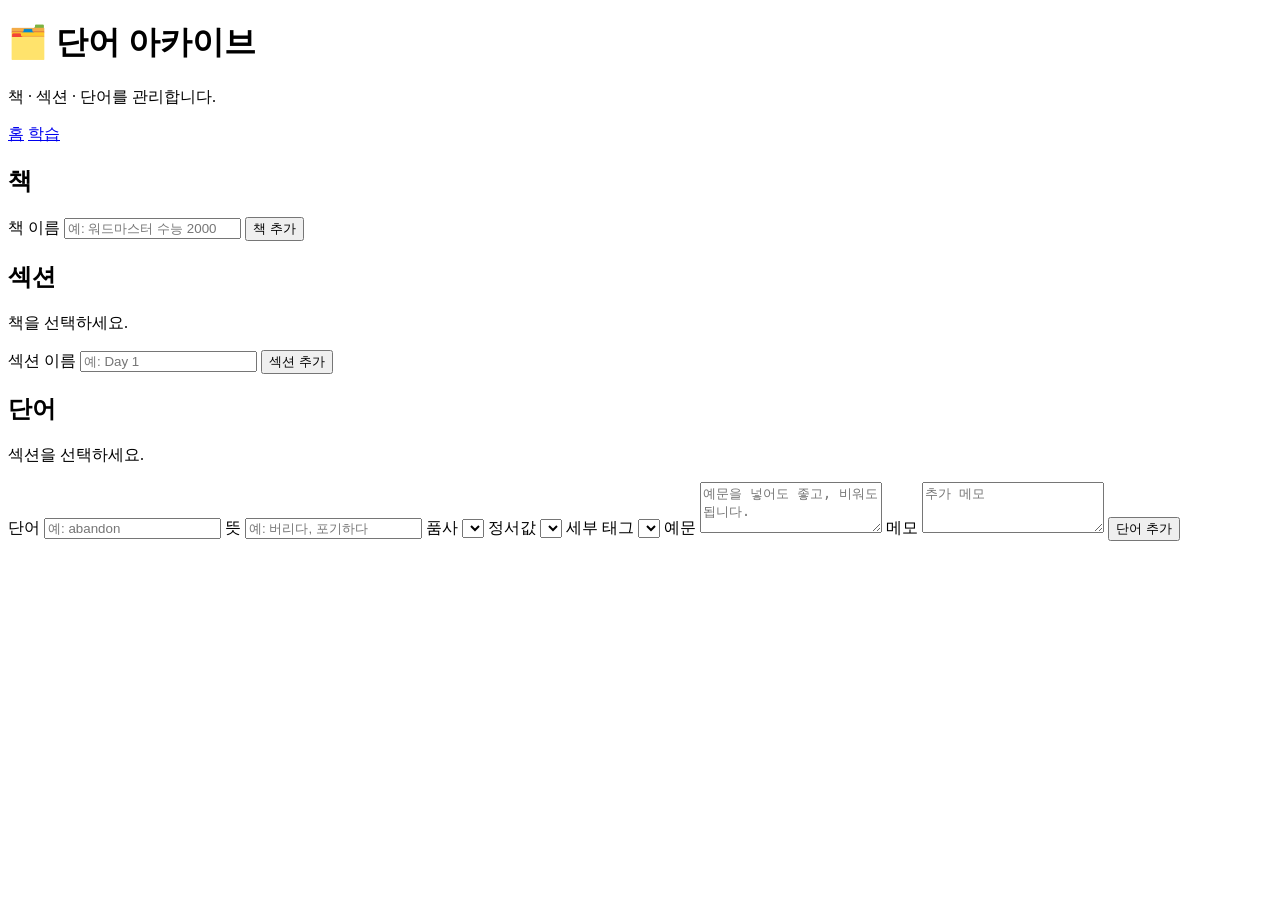
==== archive.html @ 7503d0ec "Add initial archive.html for word TRPG" ====
<!DOCTYPE html>
<html lang="ko">
<head>
  <meta charset="UTF-8" />
  <meta name="viewport" content="width=device-width, initial-scale=1.0" />
  <title>Word TRPG - Archive</title>
  <link rel="stylesheet" href="./style.css" />
</head>
<body>
  <div class="app-shell">
    <header class="topbar">
      <div>
        <h1>🗂️ 단어 아카이브</h1>
        <p class="subtitle">책 · 섹션 · 단어를 관리합니다.</p>
      </div>
      <div class="button-row">
        <a class="button" href="./index.html">홈</a>
        <a class="button" href="./study.html">학습</a>
      </div>
    </header>

    <main class="archive-layout">
      <section class="card panel">
        <div class="panel-header">
          <h2>책</h2>
        </div>

        <form id="bookForm" class="form-block">
          <label class="input-group">
            <span>책 이름</span>
            <input type="text" id="bookTitleInput" placeholder="예: 워드마스터 수능 2000" required />
          </label>
          <button class="button primary" type="submit">책 추가</button>
        </form>

        <div id="bookList" class="list-box"></div>
      </section>

      <section class="card panel">
        <div class="panel-header">
          <h2>섹션</h2>
          <p id="selectedBookInfo" class="muted">책을 선택하세요.</p>
        </div>

        <form id="sectionForm" class="form-block">
          <label class="input-group">
            <span>섹션 이름</span>
            <input type="text" id="sectionTitleInput" placeholder="예: Day 1" required />
          </label>
          <button class="button primary" type="submit">섹션 추가</button>
        </form>

        <div id="sectionList" class="list-box"></div>
      </section>

      <section class="card panel">
        <div class="panel-header">
          <h2>단어</h2>
          <p id="selectedSectionInfo" class="muted">섹션을 선택하세요.</p>
        </div>

        <form id="wordForm" class="form-block word-form">
          <label class="input-group">
            <span>단어</span>
            <input type="text" id="wordInput" placeholder="예: abandon" required />
          </label>

          <label class="input-group">
            <span>뜻</span>
            <input type="text" id="meaningInput" placeholder="예: 버리다, 포기하다" required />
          </label>

          <label class="input-group">
            <span>품사</span>
            <select id="posSelect"></select>
          </label>

          <label class="input-group">
            <span>정서값</span>
            <select id="toneSelect"></select>
          </label>

          <label class="input-group">
            <span>세부 태그</span>
            <select id="tagSelect"></select>
          </label>

          <label class="input-group">
            <span>예문</span>
            <textarea id="exampleInput" rows="3" placeholder="예문을 넣어도 좋고, 비워도 됩니다."></textarea>
          </label>

          <label class="input-group">
            <span>메모</span>
            <textarea id="memoInput" rows="3" placeholder="추가 메모"></textarea>
          </label>

          <button class="button primary" type="submit">단어 추가</button>
        </form>

        <div id="wordList" class="list-box"></div>
      </section>
    </main>
  </div>

  <script type="module" src="./archive.js"></script>
</body>
</html>
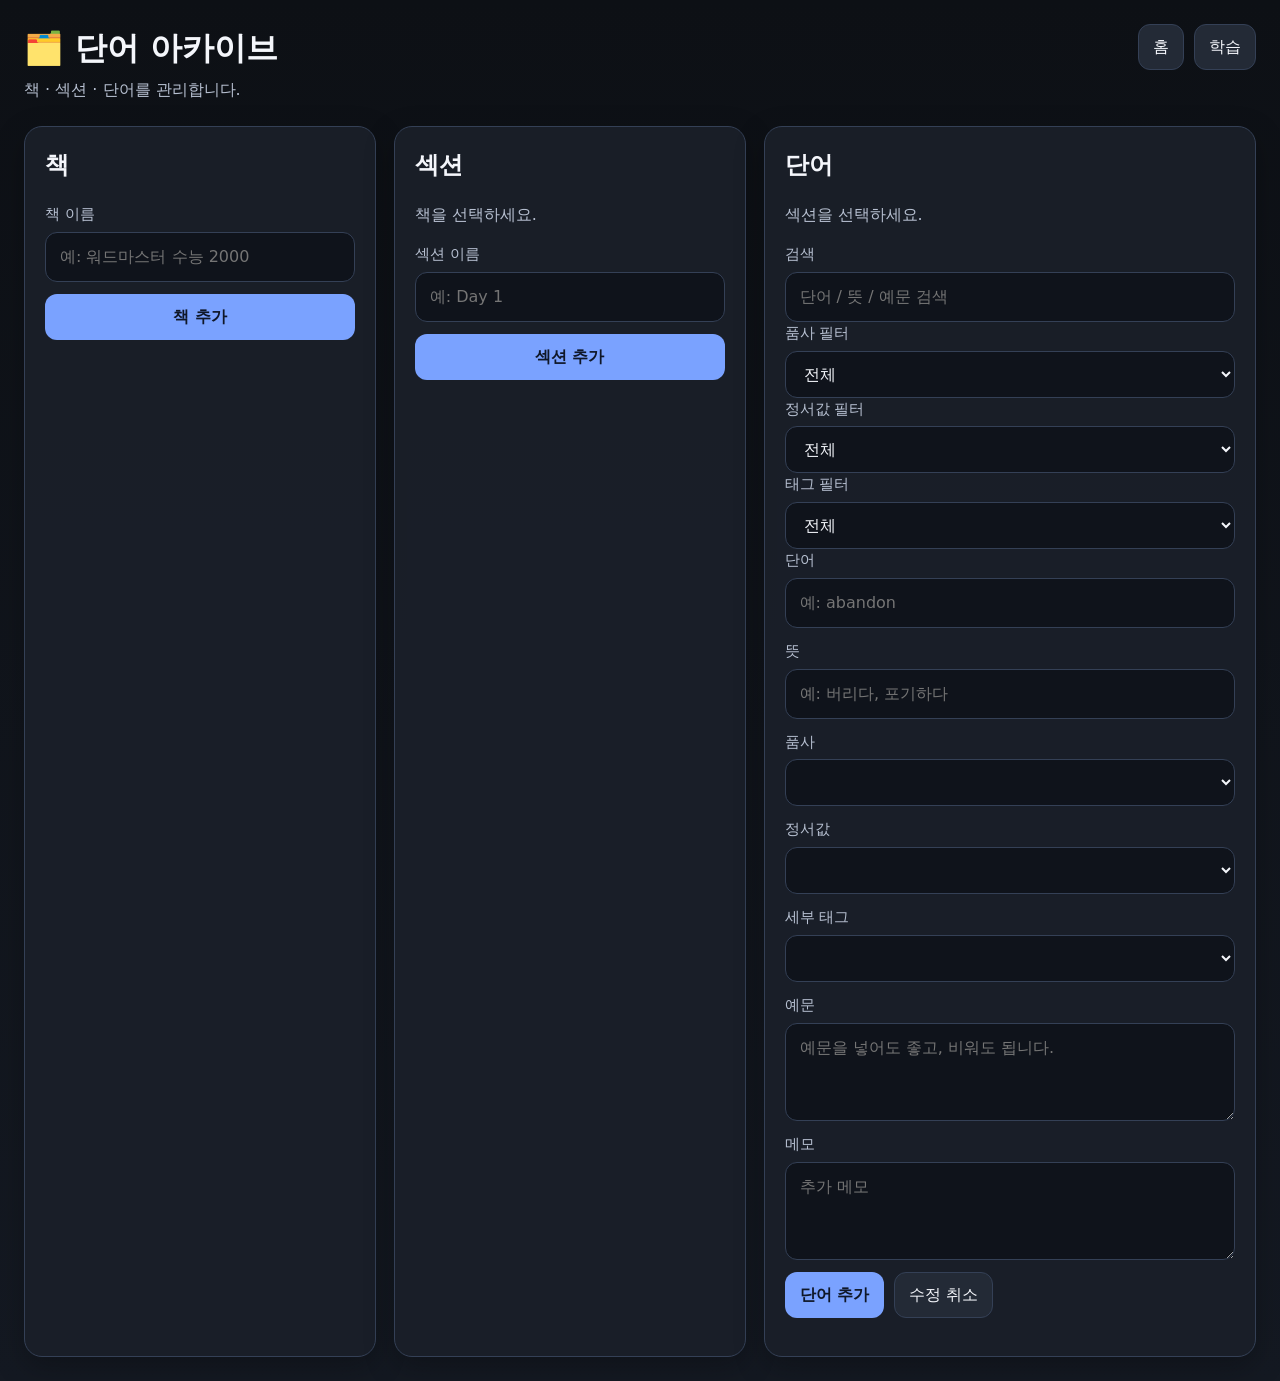
==== commit 40c0b7f2: "Add filter options to word search functionality" ====
--- a/archive.html
+++ b/archive.html
@@ -59,7 +59,37 @@
           <p id="selectedSectionInfo" class="muted">섹션을 선택하세요.</p>
         </div>
 
+        <div class="filter-bar">
+          <label class="input-group">
+            <span>검색</span>
+            <input type="text" id="wordSearchInput" placeholder="단어 / 뜻 / 예문 검색" />
+          </label>
+
+          <label class="input-group">
+            <span>품사 필터</span>
+            <select id="wordFilterPos">
+              <option value="">전체</option>
+            </select>
+          </label>
+
+          <label class="input-group">
+            <span>정서값 필터</span>
+            <select id="wordFilterTone">
+              <option value="">전체</option>
+            </select>
+          </label>
+
+          <label class="input-group">
+            <span>태그 필터</span>
+            <select id="wordFilterTag">
+              <option value="">전체</option>
+            </select>
+          </label>
+        </div>
+
         <form id="wordForm" class="form-block word-form">
+          <input type="hidden" id="editingWordId" value="" />
+
           <label class="input-group">
             <span>단어</span>
             <input type="text" id="wordInput" placeholder="예: abandon" required />
@@ -95,7 +125,10 @@
             <textarea id="memoInput" rows="3" placeholder="추가 메모"></textarea>
           </label>
 
-          <button class="button primary" type="submit">단어 추가</button>
+          <div class="button-row">
+            <button class="button primary" id="wordSubmitBtn" type="submit">단어 추가</button>
+            <button class="button" id="cancelEditBtn" type="button">수정 취소</button>
+          </div>
         </form>
 
         <div id="wordList" class="list-box"></div>
--- a/style.css
+++ b/style.css
@@ -0,0 +1,302 @@
+:root {
+  --bg: #111318;
+  --panel: #1a1f29;
+  --panel-2: #232a36;
+  --text: #f4f6fb;
+  --muted: #b7c0d1;
+  --line: #344056;
+  --accent: #7aa2ff;
+  --accent-2: #9fc0ff;
+  --danger: #ff7b7b;
+  --success: #77d19a;
+  --warning: #ffd479;
+  --shadow: 0 10px 30px rgba(0, 0, 0, 0.25);
+  --radius: 18px;
+}
+
+* {
+  box-sizing: border-box;
+}
+
+body {
+  margin: 0;
+  background: linear-gradient(180deg, #0d1015 0%, #141922 100%);
+  color: var(--text);
+  font-family: "Pretendard", "Noto Sans KR", system-ui, sans-serif;
+  line-height: 1.5;
+}
+
+a {
+  color: inherit;
+  text-decoration: none;
+}
+
+button,
+input,
+select,
+textarea {
+  font: inherit;
+}
+
+.app-shell {
+  max-width: 1400px;
+  margin: 0 auto;
+  padding: 24px;
+}
+
+.topbar {
+  display: flex;
+  justify-content: space-between;
+  align-items: flex-start;
+  gap: 16px;
+  margin-bottom: 24px;
+}
+
+.topbar h1 {
+  margin: 0;
+  font-size: 2rem;
+}
+
+.subtitle {
+  margin: 6px 0 0;
+  color: var(--muted);
+}
+
+.card {
+  background: rgba(26, 31, 41, 0.94);
+  border: 1px solid var(--line);
+  border-radius: var(--radius);
+  padding: 20px;
+  box-shadow: var(--shadow);
+}
+
+.home-grid {
+  display: grid;
+  grid-template-columns: repeat(3, minmax(0, 1fr));
+  gap: 18px;
+}
+
+.archive-layout {
+  display: grid;
+  grid-template-columns: 1fr 1fr 1.4fr;
+  gap: 18px;
+}
+
+.study-layout {
+  display: grid;
+  grid-template-columns: 320px 1fr 360px;
+  gap: 18px;
+}
+
+.panel {
+  min-height: 70vh;
+}
+
+.panel-header {
+  margin-bottom: 14px;
+}
+
+.panel-header h2,
+.card h2 {
+  margin-top: 0;
+}
+
+.button-row {
+  display: flex;
+  gap: 10px;
+  flex-wrap: wrap;
+}
+
+.button {
+  border: 1px solid var(--line);
+  background: var(--panel-2);
+  color: var(--text);
+  padding: 10px 14px;
+  border-radius: 12px;
+  cursor: pointer;
+  transition: 0.15s ease;
+}
+
+.button:hover {
+  transform: translateY(-1px);
+  border-color: var(--accent);
+}
+
+.button.primary {
+  background: var(--accent);
+  color: #0f1728;
+  border-color: transparent;
+  font-weight: 700;
+}
+
+.form-block {
+  display: grid;
+  gap: 12px;
+  margin-bottom: 18px;
+}
+
+.input-group {
+  display: grid;
+  gap: 6px;
+}
+
+.input-group span {
+  font-size: 0.95rem;
+  color: var(--muted);
+}
+
+input,
+select,
+textarea {
+  width: 100%;
+  border: 1px solid var(--line);
+  background: #0f131b;
+  color: var(--text);
+  border-radius: 12px;
+  padding: 12px 14px;
+}
+
+textarea {
+  resize: vertical;
+}
+
+.list-box,
+.log-box {
+  display: grid;
+  gap: 10px;
+}
+
+.list-item {
+  background: #111722;
+  border: 1px solid var(--line);
+  border-radius: 14px;
+  padding: 12px;
+}
+
+.list-item strong {
+  display: block;
+  margin-bottom: 4px;
+}
+
+.muted {
+  color: var(--muted);
+}
+
+.word-meta,
+.book-meta,
+.section-meta {
+  font-size: 0.9rem;
+  color: var(--muted);
+}
+
+.tag {
+  display: inline-block;
+  padding: 4px 8px;
+  margin: 3px 6px 0 0;
+  border-radius: 999px;
+  background: #283247;
+  color: var(--accent-2);
+  font-size: 0.8rem;
+}
+
+.stats-box {
+  display: grid;
+  grid-template-columns: repeat(2, minmax(0, 1fr));
+  gap: 12px;
+}
+
+.stat-item {
+  background: #111722;
+  border: 1px solid var(--line);
+  border-radius: 14px;
+  padding: 14px;
+}
+
+.stat-label {
+  display: block;
+  color: var(--muted);
+  margin-bottom: 6px;
+}
+
+.guide-list {
+  margin: 0;
+  padding-left: 20px;
+}
+
+.study-card {
+  min-height: 180px;
+  border-radius: 16px;
+  border: 1px solid var(--line);
+  background: #111722;
+  padding: 18px;
+  margin-bottom: 16px;
+}
+
+.study-word {
+  font-size: 2rem;
+  font-weight: 800;
+  margin-bottom: 10px;
+}
+
+.study-sub {
+  color: var(--muted);
+}
+
+.result-box {
+  margin-top: 12px;
+  min-height: 44px;
+  padding: 12px;
+  border-radius: 12px;
+  background: #111722;
+  border: 1px solid var(--line);
+}
+
+.result-correct {
+  color: var(--success);
+  font-weight: 700;
+}
+
+.result-wrong {
+  color: var(--danger);
+  font-weight: 700;
+}
+
+.log-entry {
+  padding: 10px 12px;
+  border-radius: 12px;
+  background: #111722;
+  border: 1px solid var(--line);
+  font-size: 0.95rem;
+}
+
+.empty-state {
+  color: var(--muted);
+  padding: 14px 0;
+}
+
+.small-actions {
+  margin-top: 10px;
+  display: flex;
+  gap: 8px;
+  flex-wrap: wrap;
+}
+
+.inline-danger {
+  background: #331b1b;
+  border-color: #6c2d2d;
+  color: #ffc8c8;
+}
+
+.inline-accent {
+  background: #18233a;
+  border-color: #33518b;
+  color: #cfe0ff;
+}
+
+@media (max-width: 1100px) {
+  .archive-layout,
+  .study-layout,
+  .home-grid {
+    grid-template-columns: 1fr;
+  }
+}
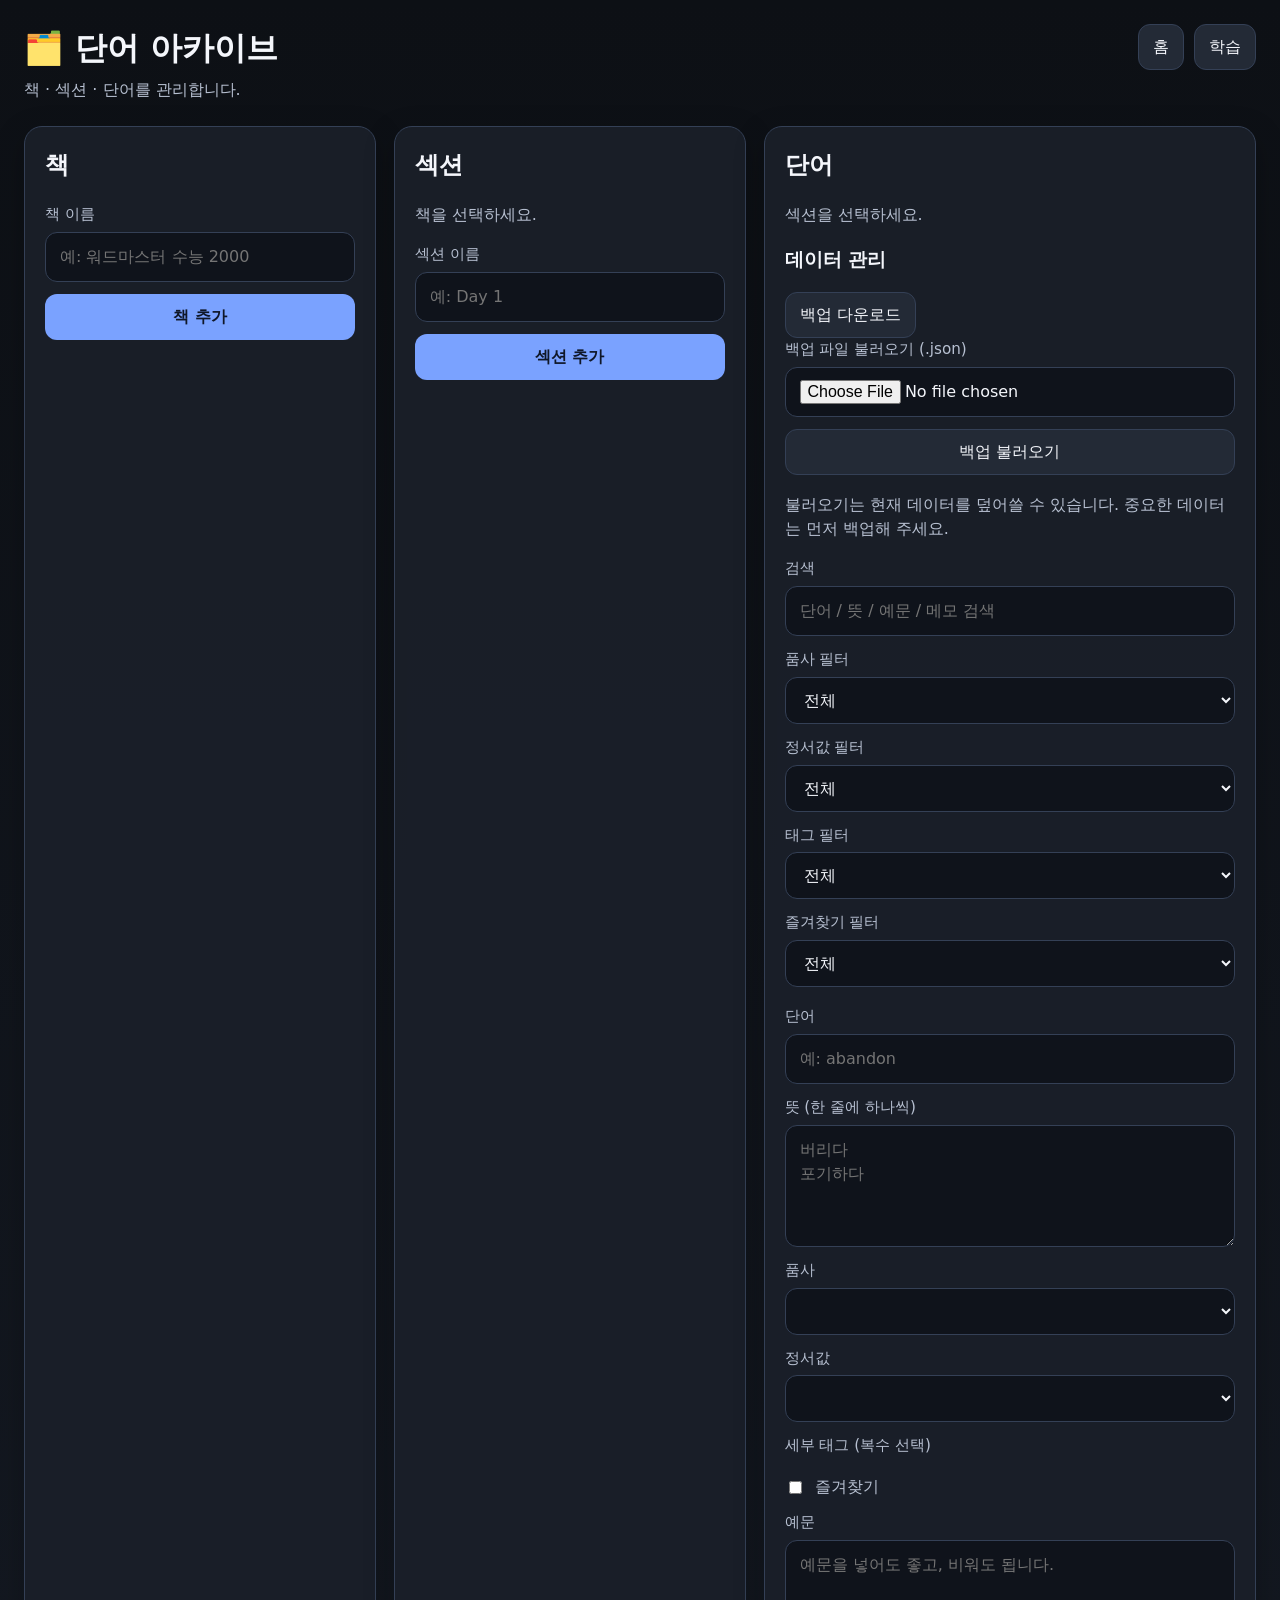
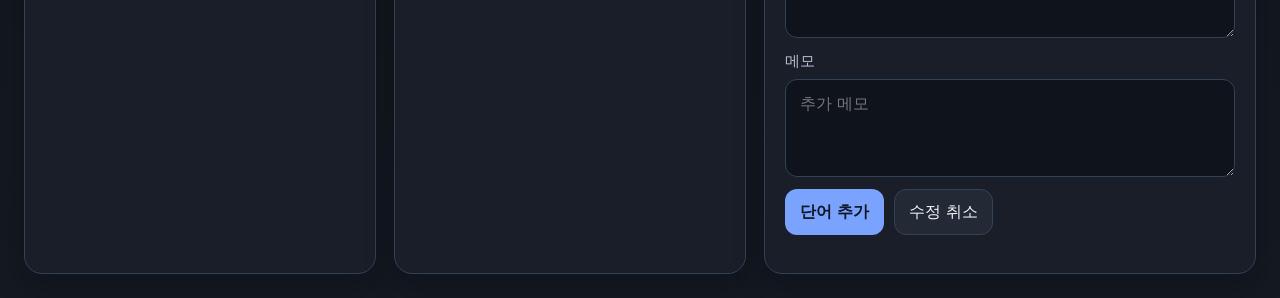
==== commit 03f89093: "Add data management section with backup options" ====
--- a/archive.html
+++ b/archive.html
@@ -59,10 +59,28 @@
           <p id="selectedSectionInfo" class="muted">섹션을 선택하세요.</p>
         </div>
 
+        <div class="data-manage-card">
+          <h3>데이터 관리</h3>
+          <div id="storageSummaryBox" class="storage-summary"></div>
+          <div class="button-row">
+            <button id="exportBackupBtn" class="button" type="button">백업 다운로드</button>
+          </div>
+          <div class="form-block import-block">
+            <label class="input-group">
+              <span>백업 파일 불러오기 (.json)</span>
+              <input id="importBackupInput" type="file" accept=".json,application/json" />
+            </label>
+            <button id="importBackupBtn" class="button" type="button">백업 불러오기</button>
+          </div>
+          <p class="muted small-note">
+            불러오기는 현재 데이터를 덮어쓸 수 있습니다. 중요한 데이터는 먼저 백업해 주세요.
+          </p>
+        </div>
+
         <div class="filter-bar">
           <label class="input-group">
             <span>검색</span>
-            <input type="text" id="wordSearchInput" placeholder="단어 / 뜻 / 예문 검색" />
+            <input type="text" id="wordSearchInput" placeholder="단어 / 뜻 / 예문 / 메모 검색" />
           </label>
 
           <label class="input-group">
@@ -85,6 +103,14 @@
               <option value="">전체</option>
             </select>
           </label>
+
+          <label class="input-group">
+            <span>즐겨찾기 필터</span>
+            <select id="wordFilterFavorite">
+              <option value="">전체</option>
+              <option value="favorite">즐겨찾기만</option>
+            </select>
+          </label>
         </div>
 
         <form id="wordForm" class="form-block word-form">
@@ -96,8 +122,8 @@
           </label>
 
           <label class="input-group">
-            <span>뜻</span>
-            <input type="text" id="meaningInput" placeholder="예: 버리다, 포기하다" required />
+            <span>뜻 (한 줄에 하나씩)</span>
+            <textarea id="meaningsInput" rows="4" placeholder="버리다&#10;포기하다" required></textarea>
           </label>
 
           <label class="input-group">
@@ -110,9 +136,14 @@
             <select id="toneSelect"></select>
           </label>
 
-          <label class="input-group">
-            <span>세부 태그</span>
-            <select id="tagSelect"></select>
+          <div class="input-group">
+            <span>세부 태그 (복수 선택)</span>
+            <div id="tagCheckboxGroup" class="checkbox-group"></div>
+          </div>
+
+          <label class="check-row">
+            <input type="checkbox" id="favoriteInput" />
+            <span>즐겨찾기</span>
           </label>
 
           <label class="input-group">
--- a/style.css
+++ b/style.css
@@ -293,6 +293,40 @@
   color: #cfe0ff;
 }
 
+.filter-bar {
+  display: grid;
+  gap: 12px;
+  margin-bottom: 18px;
+}
+
+.section-gap {
+  margin-top: 24px;
+}
+
+.check-row {
+  display: flex;
+  align-items: center;
+  gap: 10px;
+  color: var(--muted);
+}
+
+.check-row input {
+  width: auto;
+}
+
+.study-stats {
+  margin-top: 8px;
+}
+
+.editing-highlight {
+  outline: 2px solid var(--warning);
+}
+
+.note-word {
+  font-weight: 700;
+  color: var(--warning);
+}
+
 @media (max-width: 1100px) {
   .archive-layout,
   .study-layout,
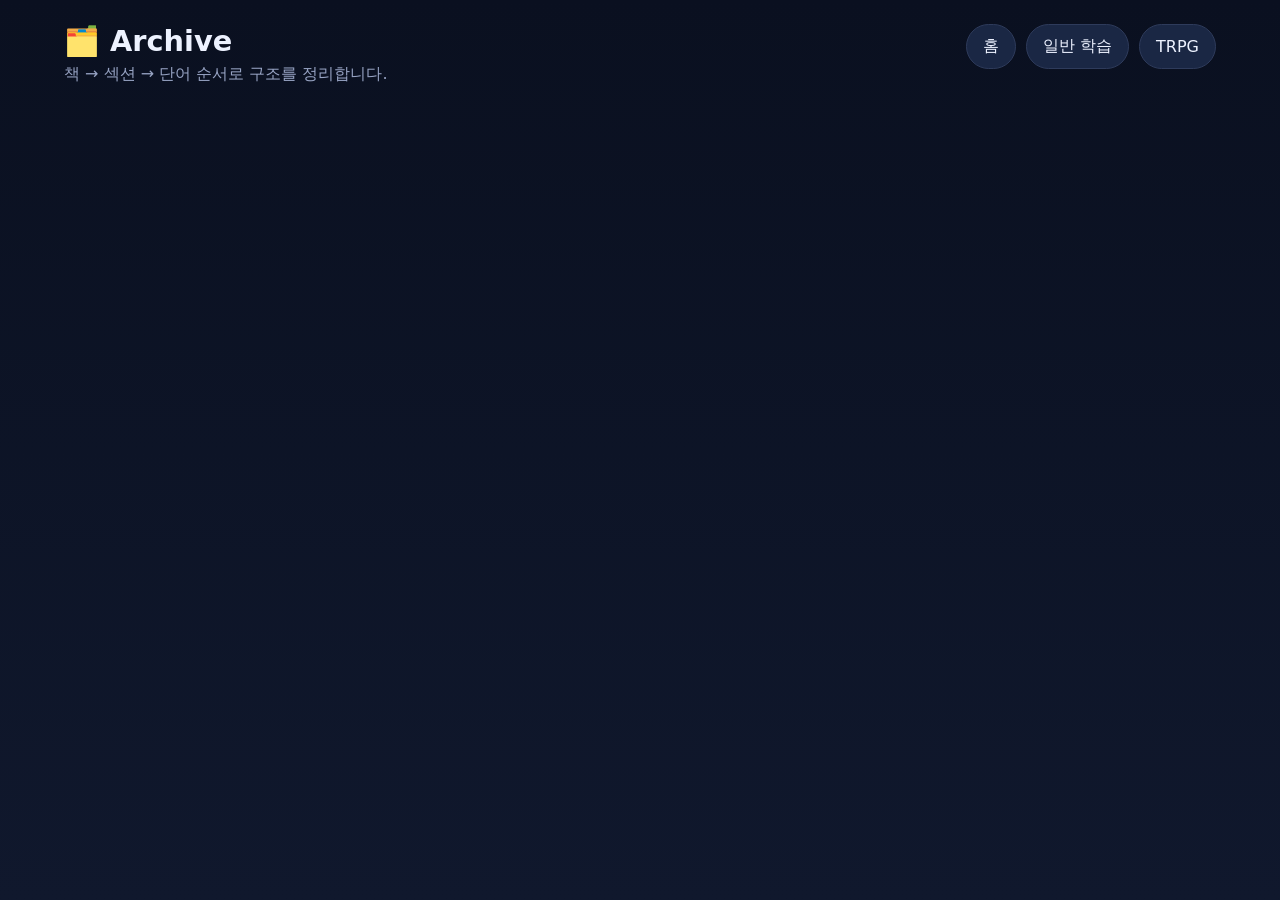
==== commit 19a69ec0: "Add files via upload" ====
--- a/archive.html
+++ b/archive.html
@@ -3,109 +3,57 @@
 <head>
   <meta charset="UTF-8" />
   <meta name="viewport" content="width=device-width, initial-scale=1.0" />
-  <title>Word TRPG - Archive</title>
+  <title>VOCA Quest - Archive</title>
   <link rel="stylesheet" href="./style.css" />
 </head>
 <body>
   <div class="app-shell">
     <header class="topbar">
       <div>
-        <h1>🗂️ 단어 아카이브</h1>
-        <p class="subtitle">책 · 섹션 · 단어를 관리합니다.</p>
+        <h1>🗂️ Archive</h1>
+        <p class="subtitle">책 → 섹션 → 단어 순서로 구조를 정리합니다.</p>
       </div>
       <div class="button-row">
         <a class="button" href="./index.html">홈</a>
-        <a class="button" href="./study.html">학습</a>
+        <a class="button" href="./study.html">일반 학습</a>
+        <a class="button" href="./trpg.html">TRPG</a>
       </div>
     </header>
 
-    <main class="archive-layout">
-      <section class="card panel">
-        <div class="panel-header">
+    <section id="auth-guard" class="card hidden">로그인이 필요합니다. 홈으로 이동해 로그인해 주세요.</section>
+
+    <main id="archive-app" class="route-grid hidden">
+      <aside class="list-pane">
+        <section class="card">
           <h2>책</h2>
-        </div>
+          <div class="form-block">
+            <input id="bookTitleInput" type="text" placeholder="새 책 제목" />
+            <button id="addBookBtn" class="button primary" type="button">책 추가</button>
+          </div>
+          <div id="bookList" class="list-box" style="margin-top:12px;"></div>
+        </section>
 
-        <form id="bookForm" class="form-block">
-          <label class="input-group">
-            <span>책 이름</span>
-            <input type="text" id="bookTitleInput" placeholder="예: 워드마스터 수능 2000" required />
-          </label>
-          <button class="button primary" type="submit">책 추가</button>
-        </form>
+        <section class="card">
+          <h2>섹션</h2>
+          <div id="selectedBookInfo" class="muted small-note">책을 선택하세요.</div>
+          <div class="form-block" style="margin-top:10px;">
+            <input id="sectionTitleInput" type="text" placeholder="새 섹션 제목" />
+            <button id="addSectionBtn" class="button primary" type="button">섹션 추가</button>
+          </div>
+          <div id="sectionList" class="list-box" style="margin-top:12px;"></div>
+        </section>
+      </aside>
 
-        <div id="bookList" class="list-box"></div>
-      </section>
-
-      <section class="card panel">
-        <div class="panel-header">
-          <h2>섹션</h2>
-          <p id="selectedBookInfo" class="muted">책을 선택하세요.</p>
-        </div>
-
-        <form id="sectionForm" class="form-block">
-          <label class="input-group">
-            <span>섹션 이름</span>
-            <input type="text" id="sectionTitleInput" placeholder="예: Day 1" required />
-          </label>
-          <button class="button primary" type="submit">섹션 추가</button>
-        </form>
-
-        <div id="sectionList" class="list-box"></div>
-      </section>
-
-      <section class="card panel">
-        <div class="panel-header">
-          <h2>단어</h2>
-          <p id="selectedSectionInfo" class="muted">섹션을 선택하세요.</p>
-        </div>
-
-        <div class="data-manage-card">
-          <h3>데이터 관리</h3>
-          <div id="storageSummaryBox" class="storage-summary"></div>
-          <div class="button-row">
-            <button id="exportBackupBtn" class="button" type="button">백업 다운로드</button>
-          </div>
-          <div class="form-block import-block">
-            <label class="input-group">
-              <span>백업 파일 불러오기 (.json)</span>
-              <input id="importBackupInput" type="file" accept=".json,application/json" />
-            </label>
-            <button id="importBackupBtn" class="button" type="button">백업 불러오기</button>
-          </div>
-          <p class="muted small-note">
-            불러오기는 현재 데이터를 덮어쓸 수 있습니다. 중요한 데이터는 먼저 백업해 주세요.
-          </p>
-        </div>
-
-        <div class="filter-bar">
+      <section class="card">
+        <h2>단어</h2>
+        <div id="selectedSectionInfo" class="muted small-note">섹션을 선택하세요.</div>
+        <div class="grid-2" style="margin-top:12px;">
           <label class="input-group">
             <span>검색</span>
-            <input type="text" id="wordSearchInput" placeholder="단어 / 뜻 / 예문 / 메모 검색" />
+            <input id="wordSearchInput" type="text" placeholder="단어/뜻/예문/메모" />
           </label>
-
           <label class="input-group">
-            <span>품사 필터</span>
-            <select id="wordFilterPos">
-              <option value="">전체</option>
-            </select>
-          </label>
-
-          <label class="input-group">
-            <span>정서값 필터</span>
-            <select id="wordFilterTone">
-              <option value="">전체</option>
-            </select>
-          </label>
-
-          <label class="input-group">
-            <span>태그 필터</span>
-            <select id="wordFilterTag">
-              <option value="">전체</option>
-            </select>
-          </label>
-
-          <label class="input-group">
-            <span>즐겨찾기 필터</span>
+            <span>필터</span>
             <select id="wordFilterFavorite">
               <option value="">전체</option>
               <option value="favorite">즐겨찾기만</option>
@@ -113,60 +61,28 @@
           </label>
         </div>
 
-        <form id="wordForm" class="form-block word-form">
-          <input type="hidden" id="editingWordId" value="" />
-
-          <label class="input-group">
-            <span>단어</span>
-            <input type="text" id="wordInput" placeholder="예: abandon" required />
-          </label>
-
-          <label class="input-group">
-            <span>뜻 (한 줄에 하나씩)</span>
-            <textarea id="meaningsInput" rows="4" placeholder="버리다&#10;포기하다" required></textarea>
-          </label>
-
-          <label class="input-group">
-            <span>품사</span>
-            <select id="posSelect"></select>
-          </label>
-
-          <label class="input-group">
-            <span>정서값</span>
-            <select id="toneSelect"></select>
-          </label>
-
-          <div class="input-group">
-            <span>세부 태그 (복수 선택)</span>
-            <div id="tagCheckboxGroup" class="checkbox-group"></div>
+        <form id="wordForm" class="form-block" style="margin-top:16px;">
+          <div class="grid-2">
+            <label class="input-group"><span>단어</span><input id="wordInput" type="text" required /></label>
+            <label class="input-group"><span>품사</span><select id="posSelect"></select></label>
           </div>
-
-          <label class="check-row">
-            <input type="checkbox" id="favoriteInput" />
-            <span>즐겨찾기</span>
-          </label>
-
-          <label class="input-group">
-            <span>예문</span>
-            <textarea id="exampleInput" rows="3" placeholder="예문을 넣어도 좋고, 비워도 됩니다."></textarea>
-          </label>
-
-          <label class="input-group">
-            <span>메모</span>
-            <textarea id="memoInput" rows="3" placeholder="추가 메모"></textarea>
-          </label>
-
+          <div class="grid-2">
+            <label class="input-group"><span>정서</span><select id="toneSelect"></select></label>
+            <label class="input-group"><span>태그</span><select id="tagSelect"></select></label>
+          </div>
+          <label class="input-group"><span>뜻 (줄바꿈으로 구분)</span><textarea id="meaningsInput"></textarea></label>
+          <label class="input-group"><span>예문</span><input id="exampleInput" type="text" /></label>
+          <label class="input-group"><span>메모</span><textarea id="memoInput"></textarea></label>
           <div class="button-row">
-            <button class="button primary" id="wordSubmitBtn" type="submit">단어 추가</button>
-            <button class="button" id="cancelEditBtn" type="button">수정 취소</button>
+            <button id="saveWordBtn" class="button primary" type="submit">저장</button>
+            <button id="cancelEditBtn" class="button hidden" type="button">수정 취소</button>
           </div>
         </form>
 
-        <div id="wordList" class="list-box"></div>
+        <div id="wordList" class="list-box" style="margin-top:18px;"></div>
       </section>
     </main>
   </div>
-
-  <script type="module" src="./archive.js"></script>
+  <script type="module" src="./src/pages/archive.js"></script>
 </body>
 </html>
--- a/style.css
+++ b/style.css
@@ -1,336 +1,185 @@
 :root {
-  --bg: #111318;
-  --panel: #1a1f29;
-  --panel-2: #232a36;
-  --text: #f4f6fb;
-  --muted: #b7c0d1;
-  --line: #344056;
-  --accent: #7aa2ff;
-  --accent-2: #9fc0ff;
-  --danger: #ff7b7b;
-  --success: #77d19a;
-  --warning: #ffd479;
-  --shadow: 0 10px 30px rgba(0, 0, 0, 0.25);
+  --bg: #0b1020;
+  --panel: #121a2b;
+  --panel-2: #1a243a;
+  --line: #2e3b5b;
+  --text: #edf2ff;
+  --muted: #97a3c3;
+  --accent: #7c9dff;
+  --accent-2: #67e8f9;
+  --success: #34d399;
+  --danger: #fb7185;
+  --warning: #fbbf24;
   --radius: 18px;
+  --shadow: 0 18px 42px rgba(0,0,0,.28);
 }
-
-* {
-  box-sizing: border-box;
+* { box-sizing: border-box; }
+html, body { margin: 0; min-height: 100%; }
+body {
+  font-family: Inter, "Noto Sans KR", system-ui, sans-serif;
+  background: linear-gradient(180deg, #0a1020 0%, #10182d 100%);
+  color: var(--text);
 }
-
-body {
-  margin: 0;
-  background: linear-gradient(180deg, #0d1015 0%, #141922 100%);
-  color: var(--text);
-  font-family: "Pretendard", "Noto Sans KR", system-ui, sans-serif;
-  line-height: 1.5;
-}
-
-a {
-  color: inherit;
-  text-decoration: none;
-}
-
-button,
-input,
-select,
-textarea {
+a { color: inherit; text-decoration: none; }
+button, input, select, textarea {
   font: inherit;
 }
-
+button {
+  cursor: pointer;
+  border: 0;
+}
+input, select, textarea {
+  width: 100%;
+  padding: 12px 14px;
+  border-radius: 12px;
+  border: 1px solid var(--line);
+  background: #0e1527;
+  color: var(--text);
+}
+textarea { min-height: 110px; resize: vertical; }
 .app-shell {
-  max-width: 1400px;
+  max-width: 1200px;
   margin: 0 auto;
   padding: 24px;
 }
-
 .topbar {
   display: flex;
   justify-content: space-between;
   align-items: flex-start;
   gap: 16px;
-  margin-bottom: 24px;
+  margin-bottom: 22px;
 }
-
-.topbar h1 {
-  margin: 0;
-  font-size: 2rem;
+.topbar h1 { margin: 0 0 6px; font-size: 1.8rem; }
+.subtitle { color: var(--muted); margin: 0; }
+.button-row, .nav-row, .chip-row, .inline-row { display: flex; flex-wrap: wrap; gap: 10px; }
+.button {
+  display: inline-flex;
+  align-items: center;
+  justify-content: center;
+  gap: 8px;
+  padding: 11px 16px;
+  border-radius: 999px;
+  background: #1a2744;
+  color: var(--text);
+  border: 1px solid var(--line);
 }
-
-.subtitle {
-  margin: 6px 0 0;
-  color: var(--muted);
+.button.primary { background: linear-gradient(135deg, var(--accent), #6790ff); color: #061126; font-weight: 700; }
+.button.danger { background: rgba(251,113,133,.12); color: #ffd0d8; border-color: rgba(251,113,133,.28); }
+.button.ghost { background: transparent; }
+.grid-2, .grid-3 {
+  display: grid;
+  gap: 16px;
 }
-
+.grid-2 { grid-template-columns: repeat(2, minmax(0, 1fr)); }
+.grid-3 { grid-template-columns: repeat(3, minmax(0, 1fr)); }
 .card {
-  background: rgba(26, 31, 41, 0.94);
-  border: 1px solid var(--line);
+  background: rgba(18, 26, 43, .94);
+  border: 1px solid rgba(255,255,255,.06);
   border-radius: var(--radius);
-  padding: 20px;
   box-shadow: var(--shadow);
+  padding: 18px;
 }
-
-.home-grid {
-  display: grid;
-  grid-template-columns: repeat(3, minmax(0, 1fr));
-  gap: 18px;
-}
-
-.archive-layout {
-  display: grid;
-  grid-template-columns: 1fr 1fr 1.4fr;
-  gap: 18px;
-}
-
-.study-layout {
-  display: grid;
-  grid-template-columns: 320px 1fr 360px;
-  gap: 18px;
-}
-
-.panel {
-  min-height: 70vh;
-}
-
-.panel-header {
-  margin-bottom: 14px;
-}
-
-.panel-header h2,
-.card h2 {
-  margin-top: 0;
-}
-
-.button-row {
-  display: flex;
-  gap: 10px;
-  flex-wrap: wrap;
-}
-
-.button {
-  border: 1px solid var(--line);
-  background: var(--panel-2);
-  color: var(--text);
-  padding: 10px 14px;
-  border-radius: 12px;
-  cursor: pointer;
-  transition: 0.15s ease;
-}
-
-.button:hover {
-  transform: translateY(-1px);
-  border-color: var(--accent);
-}
-
-.button.primary {
-  background: var(--accent);
-  color: #0f1728;
-  border-color: transparent;
-  font-weight: 700;
-}
-
-.form-block {
-  display: grid;
-  gap: 12px;
-  margin-bottom: 18px;
-}
-
-.input-group {
-  display: grid;
-  gap: 6px;
-}
-
-.input-group span {
-  font-size: 0.95rem;
-  color: var(--muted);
-}
-
-input,
-select,
-textarea {
-  width: 100%;
-  border: 1px solid var(--line);
-  background: #0f131b;
-  color: var(--text);
-  border-radius: 12px;
-  padding: 12px 14px;
-}
-
-textarea {
-  resize: vertical;
-}
-
-.list-box,
-.log-box {
+.card h2, .card h3 { margin-top: 0; }
+.card h2 { font-size: 1.1rem; margin-bottom: 14px; }
+.muted { color: var(--muted); }
+.small-note { font-size: .92rem; }
+.input-group, .form-block {
   display: grid;
   gap: 10px;
 }
-
-.list-item {
-  background: #111722;
-  border: 1px solid var(--line);
-  border-radius: 14px;
-  padding: 12px;
+.auth-wrap {
+  max-width: 460px;
+  margin: 8vh auto 0;
 }
-
-.list-item strong {
-  display: block;
-  margin-bottom: 4px;
+.hero-card {
+  display: grid;
+  gap: 16px;
 }
-
-.muted {
-  color: var(--muted);
-}
-
-.word-meta,
-.book-meta,
-.section-meta {
-  font-size: 0.9rem;
-  color: var(--muted);
-}
-
-.tag {
-  display: inline-block;
-  padding: 4px 8px;
-  margin: 3px 6px 0 0;
-  border-radius: 999px;
-  background: #283247;
-  color: var(--accent-2);
-  font-size: 0.8rem;
-}
-
 .stats-box {
   display: grid;
-  grid-template-columns: repeat(2, minmax(0, 1fr));
+  grid-template-columns: repeat(4, minmax(0,1fr));
   gap: 12px;
 }
-
 .stat-item {
-  background: #111722;
-  border: 1px solid var(--line);
+  background: rgba(255,255,255,.04);
+  border: 1px solid rgba(255,255,255,.06);
   border-radius: 14px;
   padding: 14px;
 }
-
-.stat-label {
-  display: block;
-  color: var(--muted);
-  margin-bottom: 6px;
+.stat-label { display:block; color: var(--muted); font-size: .9rem; margin-bottom: 6px; }
+.route-grid {
+  display: grid;
+  grid-template-columns: 290px minmax(0,1fr);
+  gap: 16px;
 }
-
-.guide-list {
-  margin: 0;
-  padding-left: 20px;
-}
-
-.study-card {
-  min-height: 180px;
-  border-radius: 16px;
-  border: 1px solid var(--line);
-  background: #111722;
-  padding: 18px;
-  margin-bottom: 16px;
-}
-
-.study-word {
-  font-size: 2rem;
-  font-weight: 800;
-  margin-bottom: 10px;
-}
-
-.study-sub {
-  color: var(--muted);
-}
-
-.result-box {
-  margin-top: 12px;
-  min-height: 44px;
-  padding: 12px;
-  border-radius: 12px;
-  background: #111722;
-  border: 1px solid var(--line);
-}
-
-.result-correct {
-  color: var(--success);
-  font-weight: 700;
-}
-
-.result-wrong {
-  color: var(--danger);
-  font-weight: 700;
-}
-
-.log-entry {
-  padding: 10px 12px;
-  border-radius: 12px;
-  background: #111722;
-  border: 1px solid var(--line);
-  font-size: 0.95rem;
-}
-
-.empty-state {
-  color: var(--muted);
-  padding: 14px 0;
-}
-
-.small-actions {
-  margin-top: 10px;
-  display: flex;
-  gap: 8px;
-  flex-wrap: wrap;
-}
-
-.inline-danger {
-  background: #331b1b;
-  border-color: #6c2d2d;
-  color: #ffc8c8;
-}
-
-.inline-accent {
-  background: #18233a;
-  border-color: #33518b;
-  color: #cfe0ff;
-}
-
-.filter-bar {
+.list-pane {
   display: grid;
   gap: 12px;
-  margin-bottom: 18px;
 }
-
-.section-gap {
-  margin-top: 24px;
+.list-box {
+  display: grid;
+  gap: 10px;
+  max-height: 72vh;
+  overflow: auto;
 }
-
-.check-row {
-  display: flex;
-  align-items: center;
-  gap: 10px;
+.list-item {
+  padding: 14px;
+  border-radius: 14px;
+  border: 1px solid rgba(255,255,255,.07);
+  background: rgba(255,255,255,.03);
+}
+.list-item strong { display: block; margin-bottom: 6px; }
+.small-actions { display:flex; flex-wrap: wrap; gap: 8px; margin-top: 10px; }
+.tag { display:inline-flex; padding:4px 9px; border-radius:999px; background: rgba(124,157,255,.14); color:#d6e0ff; font-size:.84rem; margin: 3px 6px 0 0; }
+.empty-state {
+  padding: 24px;
+  text-align: center;
   color: var(--muted);
+  border: 1px dashed rgba(255,255,255,.12);
+  border-radius: 14px;
 }
-
-.check-row input {
-  width: auto;
+.word-head { display:flex; justify-content:space-between; gap:12px; align-items:flex-start; }
+.favorite-btn {
+  width: 38px; height: 38px; border-radius: 50%; background: rgba(255,255,255,.05); color: #ffe7a3;
+  border: 1px solid rgba(255,255,255,.06);
 }
-
-.study-stats {
-  margin-top: 8px;
+.favorite-on { background: rgba(255,231,163,.12); }
+.meaning-list { margin: 8px 0 0; padding-left: 18px; }
+.meaning-list li { margin-bottom: 4px; }
+.kv {
+  display:grid; gap: 6px;
 }
-
-.editing-highlight {
-  outline: 2px solid var(--warning);
+.study-card {
+  display:grid; gap: 12px; padding: 16px; border: 1px solid rgba(255,255,255,.07); border-radius: 16px; background: rgba(255,255,255,.03);
 }
-
-.note-word {
-  font-weight: 700;
-  color: var(--warning);
+.study-word { font-size: 1.8rem; font-weight: 800; letter-spacing: -.02em; }
+.result-box {
+  min-height: 64px;
+  border-radius: 14px;
+  padding: 14px;
+  background: rgba(255,255,255,.03);
+  border: 1px solid rgba(255,255,255,.06);
 }
-
-@media (max-width: 1100px) {
-  .archive-layout,
-  .study-layout,
-  .home-grid {
-    grid-template-columns: 1fr;
-  }
+.result-box.success { border-color: rgba(52,211,153,.35); background: rgba(52,211,153,.08); }
+.result-box.fail { border-color: rgba(251,113,133,.35); background: rgba(251,113,133,.08); }
+.progress-track {
+  height: 10px; border-radius: 999px; background: rgba(255,255,255,.08); overflow: hidden;
 }
+.progress-fill {
+  height:100%; background: linear-gradient(90deg, var(--accent), var(--accent-2)); width:0%; transition: width .2s ease;
+}
+.log-box { display:grid; gap:10px; max-height: 50vh; overflow:auto; }
+.log-entry {
+  padding: 12px 14px; border-radius: 12px; background: rgba(255,255,255,.03); border: 1px solid rgba(255,255,255,.06);
+}
+.badge { display:inline-flex; padding:5px 10px; border-radius:999px; font-size:.85rem; }
+.badge.easy { background: rgba(103,232,249,.14); color:#cff8ff; }
+.badge.normal { background: rgba(124,157,255,.14); color:#dfe6ff; }
+.badge.hard { background: rgba(251,191,36,.16); color:#ffe8aa; }
+.hidden { display:none !important; }
+.footer-links { display:flex; gap:14px; flex-wrap:wrap; color: var(--muted); font-size:.9rem; }
+@media (max-width: 900px) {
+  .grid-2, .grid-3, .route-grid { grid-template-columns: 1fr; }
+  .stats-box { grid-template-columns: repeat(2, minmax(0,1fr)); }
+  .topbar { flex-direction: column; }
+}
